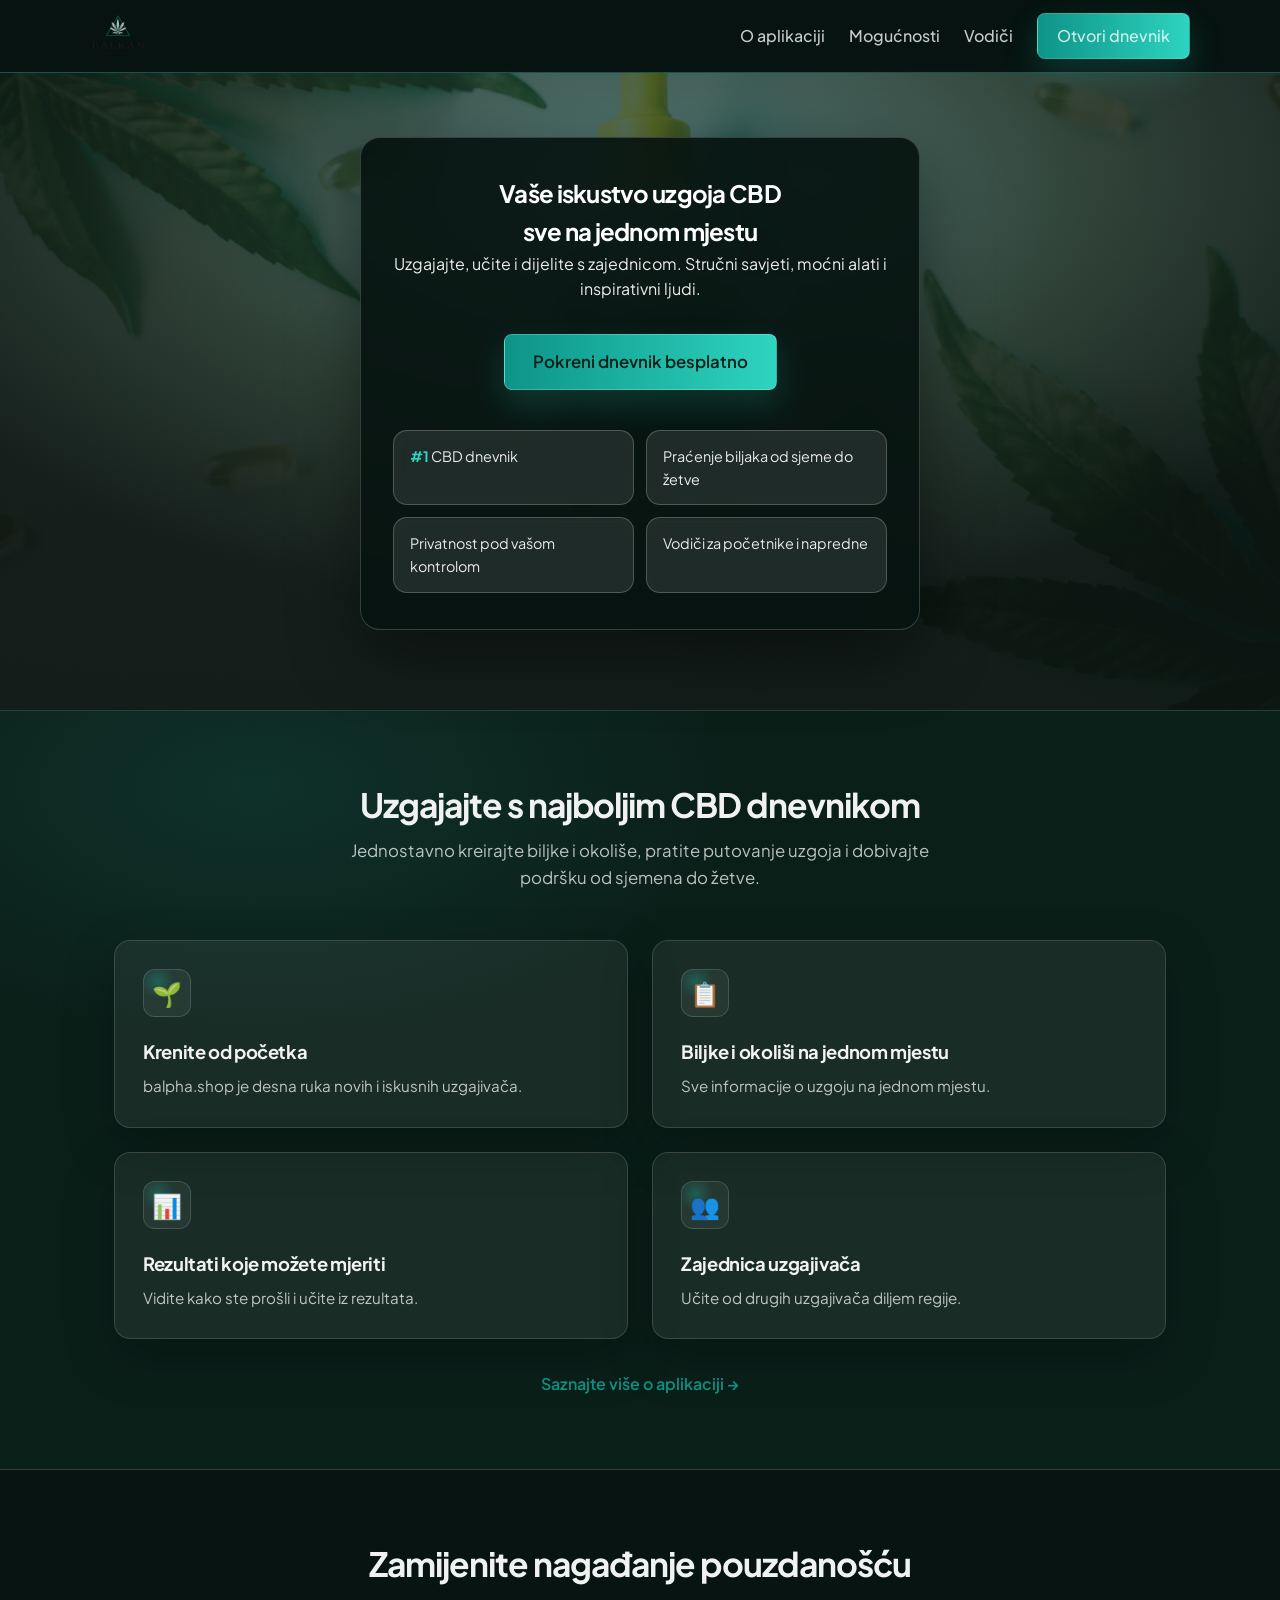
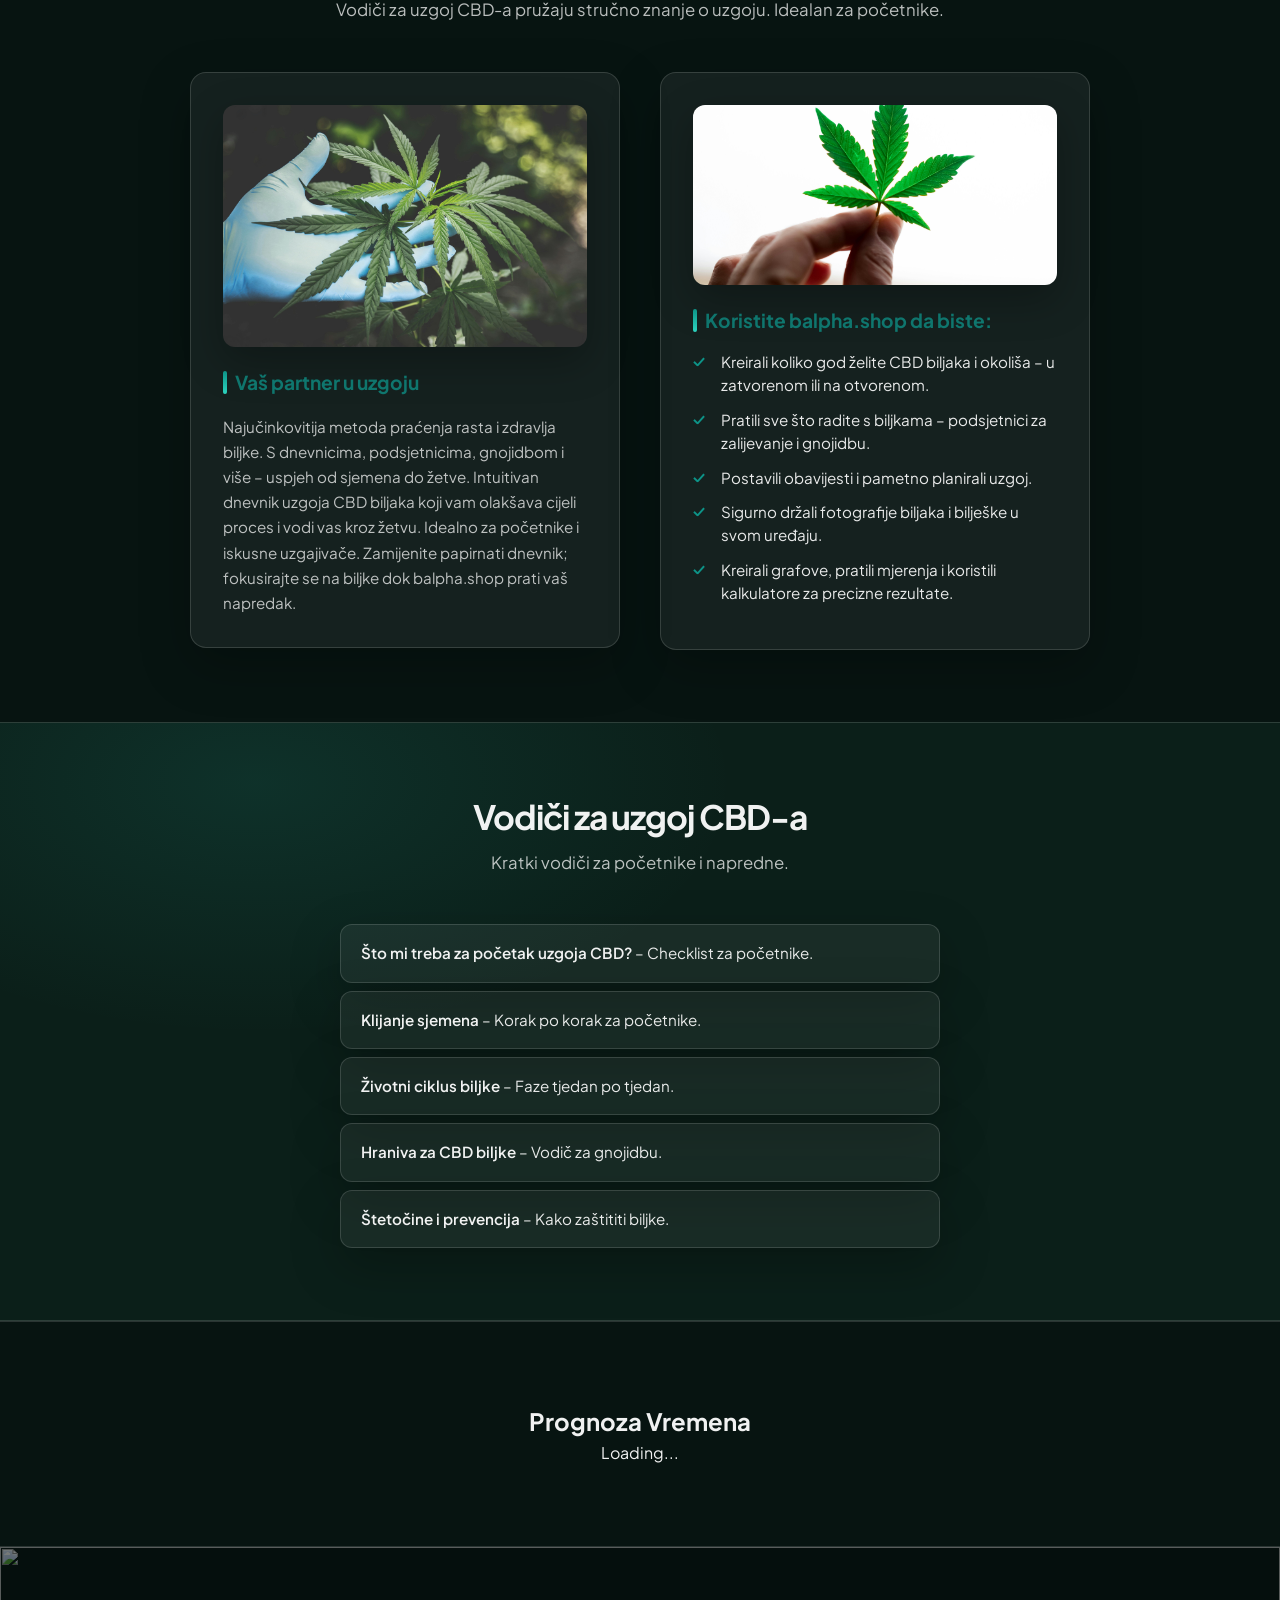
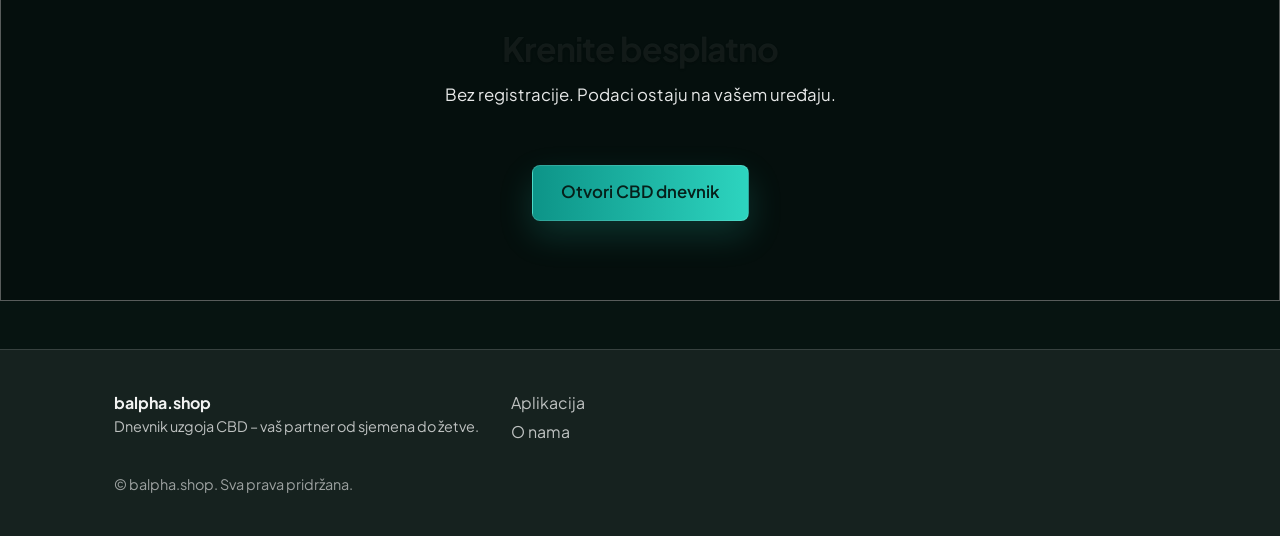
==== index.html @ 45bdfa56 "Add files via upload" ====
<!DOCTYPE html>
<html lang="hr">
<head>
  <meta charset="UTF-8" />
  <meta name="viewport" content="width=device-width, initial-scale=1.0" />
  <title>balpha.shop – Dnevnik uzgoja CBD</title>
  <link rel="icon" type="image/png" href="images/bp.png" />
  <link rel="preconnect" href="https://fonts.googleapis.com" />
  <link rel="preconnect" href="https://fonts.gstatic.com" crossorigin />
  <link href="https://fonts.googleapis.com/css2?family=Plus+Jakarta+Sans:wght@400;500;600;700&family=Outfit:wght@400;500;600;700&family=JetBrains+Mono:wght@400;500&display=swap" rel="stylesheet" />
  <link rel="stylesheet" href="styles/landing.css" />
</head>
<body>

  <header class="header">
    <div class="container header-inner">
      <a href="index.html" class="logo"><img src="images/bp.png" alt="balpha.shop" class="logo-img" /></a>
      <button type="button" class="nav-toggle" aria-label="Izbornik" aria-expanded="false">
        <span class="nav-toggle-bar"></span>
        <span class="nav-toggle-bar"></span>
        <span class="nav-toggle-bar"></span>
      </button>
      <nav class="nav" id="main-nav">
        <a href="#o-aplikaciji" class="nav-link">O aplikaciji</a>
        <a href="#mogucnosti" class="nav-link">Mogućnosti</a>
        <a href="#vodiči" class="nav-link">Vodiči</a>
        <a href="dnevnik/" class="btn btn-primary">Otvori dnevnik</a>
      </nav>
    </div>
    <div class="nav-overlay" id="nav-overlay" aria-hidden="true"></div>
  </header>

  <main>
    <section class="hero">
      <div class="hero-bg" aria-hidden="true">
        <img src="images/1.jpg" alt="" />
      </div>
      <div class="container hero-inner">
        <div class="hero-content hero-card">
          <h1>Vaše iskustvo uzgoja CBD<br />sve na jednom mjestu</h1>
          <p class="hero-sub">Uzgajajte, učite i dijelite s zajednicom. Stručni savjeti, moćni alati i inspirativni ljudi.</p>
          <div class="hero-cta">
            <a href="dnevnik/" class="btn btn-primary btn-lg">Pokreni dnevnik besplatno</a>
          </div>
          <div class="hero-stats">
            <div class="stat"><strong>#1</strong> CBD dnevnik</div>
            <div class="stat">Praćenje biljaka od sjeme do žetve</div>
            <div class="stat">Privatnost pod vašom kontrolom</div>
            <div class="stat">Vodiči za početnike i napredne</div>
          </div>
        </div>
      </div>
    </section>

    <section id="o-aplikaciji" class="section section-alt">
      <div class="container">
        <div class="section-header">
          <h2>Uzgajajte s najboljim CBD dnevnikom</h2>
          <p class="section-lead">
            Jednostavno kreirajte biljke i okoliše, pratite putovanje uzgoja i dobivajte podršku od sjemena do žetve.
          </p>
        </div>
        <div class="features-grid">
          <div class="feature-card">
            <span class="feature-icon">🌱</span>
            <h3>Krenite od početka</h3>
            <p>balpha.shop je desna ruka novih i iskusnih uzgajivača.</p>
          </div>
          <div class="feature-card">
            <span class="feature-icon">📋</span>
            <h3>Biljke i okoliši na jednom mjestu</h3>
            <p>Sve informacije o uzgoju na jednom mjestu.</p>
          </div>
          <div class="feature-card">
            <span class="feature-icon">📊</span>
            <h3>Rezultati koje možete mjeriti</h3>
            <p>Vidite kako ste prošli i učite iz rezultata.</p>
          </div>
          <div class="feature-card">
            <span class="feature-icon">👥</span>
            <h3>Zajednica uzgajivača</h3>
            <p>Učite od drugih uzgajivača diljem regije.</p>
          </div>
        </div>
        <p class="section-cta"><a href="dnevnik/">Saznajte više o aplikaciji →</a></p>
      </div>
    </section>

    <section id="mogucnosti" class="section">
      <div class="container">
        <div class="section-header">
          <h2>Zamijenite nagađanje pouzdanošću</h2>
          <p class="section-lead">
            Vodiči za uzgoj CBD-a pružaju stručno znanje o uzgoju. Idealan za početnike.
          </p>
        </div>
        <div class="use-cases">
          <div class="use-case use-case-image">
            <div class="use-case-img-wrap">
              <img src="images/3.jpg" alt="Praćenje rasta i zdravlja biljke" />
            </div>
            <h3>Vaš partner u uzgoju</h3>
            <p>Najučinkovitija metoda praćenja rasta i zdravlja biljke. S dnevnicima, podsjetnicima, gnojidbom i više – uspjeh od sjemena do žetve. Intuitivan dnevnik uzgoja CBD biljaka koji vam olakšava cijeli proces i vodi vas kroz žetvu. Idealno za početnike i iskusne uzgajivače. Zamijenite papirnati dnevnik; fokusirajte se na biljke dok balpha.shop prati vaš napredak.</p>
          </div>
          <div class="use-case">
            <div class="use-case-img-wrap use-case-img-small">
              <img src="images/4.jpg" alt="Planiranje uzgoja" />
            </div>
            <h3>Koristite balpha.shop da biste:</h3>
            <ul>
              <li>Kreirali koliko god želite CBD biljaka i okoliša – u zatvorenom ili na otvorenom.</li>
              <li>Pratili sve što radite s biljkama – podsjetnici za zalijevanje i gnojidbu.</li>
              <li>Postavili obavijesti i pametno planirali uzgoj.</li>
              <li>Sigurno držali fotografije biljaka i bilješke u svom uređaju.</li>
              <li>Kreirali grafove, pratili mjerenja i koristili kalkulatore za precizne rezultate.</li>
            </ul>
          </div>
        </div>
      </div>
    </section>

    <section id="vodiči" class="section section-alt">
      <div class="container">
        <div class="section-header">
          <h2>Vodiči za uzgoj CBD-a</h2>
          <p class="section-lead">Kratki vodiči za početnike i napredne.</p>
        </div>
        <ul class="guide-list">
          <li><strong>Što mi treba za početak uzgoja CBD?</strong> – Checklist za početnike.</li>
          <li><strong>Klijanje sjemena</strong> – Korak po korak za početnike.</li>
          <li><strong>Životni ciklus biljke</strong> – Faze tjedan po tjedan.</li>
          <li><strong>Hraniva za CBD biljke</strong> – Vodič za gnojidbu.</li>
          <li><strong>Štetočine i prevencija</strong> – Kako zaštititi biljke.</li>
        </ul>
      </div>
    </section>

    <section class="section cta-section">
        <h1>Prognoza Vremena</h1>
        <div id="weather">Loading...</div>
    </section>




    <section class="section cta-section">
      <div class="cta-bg" aria-hidden="true">
        <img src="images/5.jpg" alt="" />
      </div>
      <div class="container cta-inner">
        <div class="section-header">
          <h2>Krenite besplatno</h2>
          <p class="section-lead">Bez registracije. Podaci ostaju na vašem uređaju.</p>
        </div>
        <a href="dnevnik/" class="btn btn-primary btn-lg">Otvori CBD dnevnik</a>
      </div>
    </section>



  </main>

  <footer class="footer">
    <div class="container">
      <div class="footer-grid">
        <div>
          <strong>balpha.shop</strong>
          <p>Dnevnik uzgoja CBD – vaš partner od sjemena do žetve.</p>
        </div>
        <div>
          <a href="dnevnik/">Aplikacija</a>
          <a href="#o-aplikaciji">O nama</a>
        </div>
      </div>
      <p class="footer-copy">© balpha.shop. Sva prava pridržana.</p>
    </div>
  </footer>

  <script>
    (function () {
      var toggle = document.querySelector('.nav-toggle');
      var nav = document.getElementById('main-nav');
      var overlay = document.getElementById('nav-overlay');
      if (!toggle || !nav || !overlay) return;
      function open() {
        toggle.setAttribute('aria-expanded', 'true');
        nav.classList.add('is-open');
        overlay.classList.add('is-open');
        overlay.setAttribute('aria-hidden', 'false');
        document.body.classList.add('nav-open');
      }
      function close() {
        toggle.setAttribute('aria-expanded', 'false');
        nav.classList.remove('is-open');
        overlay.classList.remove('is-open');
        overlay.setAttribute('aria-hidden', 'true');
        document.body.classList.remove('nav-open');
      }
      toggle.addEventListener('click', function () {
        if (nav.classList.contains('is-open')) close(); else open();
      });
      overlay.addEventListener('click', close);
      nav.querySelectorAll('.nav-link').forEach(function (a) {
        a.addEventListener('click', close);
      });
    })();
  </script>
  <script src="index.js"></script>

</body>
</html>
---- styles/landing.css ----
:root {
  --bg: #071411;
  --bg-alt: #0b1f19;
  --surface: rgba(255, 255, 255, 0.06);
  --green: #1a5f4a;
  --green-light: #2d7a5e;
  --accent: #0d9488;
  --accent-hover: #0f766e;
  --accent-bright: #2dd4bf;
  --accent-warm: #f59e0b;
  --text: rgba(255, 255, 255, 0.94);
  --text-muted: rgba(255, 255, 255, 0.72);
  --border: rgba(255, 255, 255, 0.14);
  --shadow: 0 14px 40px rgba(0, 0, 0, 0.28);
  --shadow-md: 0 22px 70px rgba(0, 0, 0, 0.35);
  --overlay: rgba(5, 12, 10, 0.55);
  --font: 'Plus Jakarta Sans', 'Outfit', sans-serif;
  --font-mono: 'JetBrains Mono', monospace;
}

* {
  box-sizing: border-box;
  margin: 0;
  padding: 0;
}

html {
  scroll-behavior: smooth;
  -webkit-font-smoothing: antialiased;
  -moz-osx-font-smoothing: grayscale;
}

body {
  font-family: var(--font);
  background: var(--bg);
  color: var(--text);
  line-height: 1.6;
  min-height: 100vh;
}

.container {
  max-width: 1100px;
  margin: 0 auto;
  padding: 0 1.5rem;
}

#weather h2{
  color: #ffffff;
}

.visnjevac{
  color: #ffffff;
}

.forecast {
  display: flex;
  justify-content: center;
  gap: 20px;
  margin-top: 20px;
}

.day {
  border: 1px solid #ccc;
  padding: 10px;
  width: 200px;
  border-radius: 10px;
  text-align: center;
}

@media (max-width: 768px) {
  .container {
    padding: 0 1rem;
  }
}

/* Header */
.header {
  position: sticky;
  top: 0;
  z-index: 100;
  background: rgba(7, 20, 17, 0.72);
  backdrop-filter: blur(10px);
  border-bottom: 1px solid rgba(45, 212, 191, 0.35);
  box-shadow: none;
}

.header-inner {
  display: flex;
  align-items: center;
  justify-content: space-between;
  padding: 0.5rem 0;
}

.logo {
  display: flex;
  align-items: center;
  font-weight: 700;
  font-size: 1.35rem;
  color: var(--accent);
  text-decoration: none;
  letter-spacing: -0.02em;
}

.logo-img {
  height: 56px;
  width: auto;
  display: block;
}

.nav {
  display: flex;
  align-items: center;
  gap: 1.5rem;
}

.nav a {
  color: rgba(255, 255, 255, 0.78);
  text-decoration: none;
  font-weight: 500;
  transition: color 0.2s;
}

.nav a:hover {
  color: var(--accent-bright);
}

.btn {
  display: inline-block;
  padding: 0.6rem 1.2rem;
  min-height: 44px;
  min-width: 44px;
  box-sizing: border-box;
  border-radius: 8px;
  font-weight: 600;
  text-decoration: none;
  transition: background 0.2s, transform 0.15s;
  -webkit-tap-highlight-color: transparent;
}

.btn-primary {
  background: linear-gradient(90deg, var(--accent) 0%, var(--accent-bright) 100%);
  color: #06201a;
  border: 1px solid rgba(255, 255, 255, 0.14);
  box-shadow: 0 14px 34px rgba(45, 212, 191, 0.18);
}

.btn-primary:hover {
  background: linear-gradient(90deg, var(--accent-hover) 0%, var(--accent) 100%);
  color: #06201a;
  transform: translateY(-1px);
  box-shadow: 0 18px 44px rgba(45, 212, 191, 0.22);
}

.btn-lg {
  padding: 0.85rem 1.75rem;
  font-size: 1.05rem;
}

/* Hero */
.hero {
  padding: 0;
  text-align: left;
  position: relative;
  min-height: 520px;
  display: flex;
  align-items: center;
}

.hero-bg {
  position: absolute;
  inset: 0;
  z-index: 0;
}

.hero-bg img {
  width: 100%;
  height: 100%;
  object-fit: cover;
}

.hero-bg::after {
  content: '';
  position: absolute;
  inset: 0;
  background:
    radial-gradient(800px 420px at 50% 20%, rgba(45, 212, 191, 0.18) 0%, rgba(26, 47, 31, 0.62) 55%, rgba(10, 20, 16, 0.82) 100%),
    linear-gradient(180deg, rgba(10, 20, 16, 0.55) 0%, rgba(10, 20, 16, 0.75) 100%);
}

.hero-inner {
  position: relative;
  z-index: 1;
  padding: 4rem 1.5rem 5rem;
  text-align: center;
}

.hero-content {
  max-width: 560px;
  margin: 0 auto;
}

.hero-card {
  background: rgba(7, 20, 17, 0.92);
  border: 1px solid rgba(255, 255, 255, 0.18);
  border-radius: 20px;
  padding: 2.25rem 2rem;
  backdrop-filter: blur(14px);
  box-shadow: 0 24px 70px rgba(0, 0, 0, 0.45);
}

.hero-content h1 {
  color: #ffffff;
  font-weight: 700;
  letter-spacing: -0.03em;
  text-shadow: none;
  -webkit-font-smoothing: antialiased;
  -moz-osx-font-smoothing: grayscale;
}

.hero-sub {
  color: rgba(255, 255, 255, 0.92);
  margin: 0 0 2rem;
  text-shadow: none;
  -webkit-font-smoothing: antialiased;
  -moz-osx-font-smoothing: grayscale;
}

.hero::after {
  display: none;
}

.hero-cta {
  margin-bottom: 2.5rem;
}

.hero-stats {
  display: grid;
  grid-template-columns: repeat(2, minmax(0, 1fr));
  gap: 0.75rem;
  margin-top: 0.25rem;
}

.stat {
  font-size: 0.9rem;
  color: rgba(255, 255, 255, 0.9);
  padding: 0.85rem 1rem;
  background: rgba(255, 255, 255, 0.1);
  border: 1px solid rgba(255, 255, 255, 0.22);
  border-radius: 14px;
  backdrop-filter: blur(8px);
  transition: background 0.2s, border-color 0.2s, transform 0.2s;
  text-align: left;
}

.stat:hover {
  background: rgba(255, 255, 255, 0.16);
  border-color: rgba(45, 212, 191, 0.6);
  box-shadow: none;
  transform: translateY(-1px);
}

.stat strong {
  color: var(--accent-bright);
  font-size: 1em;
  font-weight: 700;
}

.hero .btn-primary {
  background: linear-gradient(90deg, var(--accent) 0%, var(--accent-bright) 100%);
  border: 1px solid rgba(255, 255, 255, 0.22);
}

.hero .btn-primary:hover {
  background: linear-gradient(90deg, var(--accent-hover) 0%, var(--accent) 100%);
  box-shadow: 0 14px 34px rgba(45, 212, 191, 0.25);
}

@media (max-width: 900px) {
  .hero-inner {
    padding: 3rem 1.5rem 4rem;
  }
}

@media (max-width: 640px) {
  .hero {
    min-height: auto;
  }
  .hero-inner {
    padding: 2.5rem 1rem 3rem;
  }
  .hero-sub {
    margin-bottom: 1.5rem;
  }
}

/* Sections */
.section {
  padding: 4.5rem 0;
  position: relative;
}

.section .container {
  position: relative;
  z-index: 1;
}

.section-alt {
  background: var(--bg-alt);
  border-top: 1px solid var(--border);
  border-bottom: 1px solid var(--border);
}

.section-alt::before {
  content: '';
  position: absolute;
  inset: 0;
  background: radial-gradient(800px 420px at 20% 10%, rgba(45, 212, 191, 0.10) 0%, transparent 60%);
  pointer-events: none;
}

.section-header {
  text-align: center;
  margin-bottom: 3rem;
  max-width: 640px;
  margin-left: auto;
  margin-right: auto;
}

.section h2 {
  font-size: clamp(1.65rem, 4vw, 2.1rem);
  font-weight: 700;
  margin-bottom: 0.75rem;
  letter-spacing: -0.03em;
  line-height: 1.25;
  color: var(--text);
}

.section-lead {
  color: var(--text-muted);
  margin-bottom: 0;
  font-size: 1.05rem;
  line-height: 1.65;
}

.section-cta {
  margin-top: 2rem;
  text-align: center;
}

.section-cta a {
  color: var(--accent);
  text-decoration: none;
  font-weight: 600;
  display: inline-flex;
  align-items: center;
  gap: 0.35rem;
}

.section-cta a:hover {
  color: var(--accent-hover);
  text-decoration: underline;
}

/* Features grid */
.features-grid {
  display: grid;
  grid-template-columns: repeat(auto-fit, minmax(260px, 1fr));
  gap: 1.5rem;
  margin-bottom: 1rem;
}

/* O aplikaciji: uvijek 2 u redu (desktop/tablet) */
#o-aplikaciji .features-grid {
  grid-template-columns: repeat(2, minmax(0, 1fr));
}

@media (max-width: 720px) {
  #o-aplikaciji .features-grid {
    grid-template-columns: 1fr;
  }
}

.feature-card {
  background: var(--surface);
  border: 1px solid rgba(255, 255, 255, 0.14);
  border-radius: 16px;
  padding: 1.75rem;
  transition: border-color 0.2s, box-shadow 0.25s, transform 0.2s;
  box-shadow: 0 18px 50px rgba(0, 0, 0, 0.25);
  position: relative;
  overflow: hidden;
}

.feature-card::before {
  content: '';
  position: absolute;
  top: 0;
  left: 0;
  right: 0;
  height: 3px;
  background: linear-gradient(90deg, var(--accent), var(--accent-bright));
  opacity: 0;
  transition: opacity 0.2s;
}

.feature-card:hover {
  border-color: rgba(45, 212, 191, 0.6);
  box-shadow: 0 22px 70px rgba(0, 0, 0, 0.33);
  transform: translateY(-2px);
}

.feature-card:hover::before {
  opacity: 1;
}

.feature-icon {
  width: 48px;
  height: 48px;
  display: flex;
  align-items: center;
  justify-content: center;
  font-size: 1.5rem;
  background: radial-gradient(24px 24px at 30% 25%, rgba(45, 212, 191, 0.30) 0%, rgba(255, 255, 255, 0.06) 70%);
  border-radius: 12px;
  margin-bottom: 1.25rem;
  border: 1px solid rgba(255, 255, 255, 0.14);
}

.feature-card h3 {
  font-size: 1.15rem;
  font-weight: 700;
  margin-bottom: 0.5rem;
  letter-spacing: -0.02em;
  color: var(--text);
}

.feature-card p {
  font-size: 0.95rem;
  color: var(--text-muted);
  line-height: 1.6;
}

/* Use cases */
.use-cases {
  display: grid;
  grid-template-columns: 1fr 1fr;
  gap: 2.5rem;
  align-items: start;
  max-width: 900px;
  margin: 0 auto;
}

@media (max-width: 720px) {
  .use-cases {
    grid-template-columns: 1fr;
    gap: 2rem;
  }
}

.use-case {
  background: var(--surface);
  border-radius: 16px;
  padding: 2rem;
  border: 1px solid rgba(255, 255, 255, 0.14);
  box-shadow: 0 18px 50px rgba(0, 0, 0, 0.25);
}

.use-case-img-wrap {
  border-radius: 12px;
  overflow: hidden;
  margin-bottom: 1.25rem;
  box-shadow: var(--shadow);
}

.use-case-img-wrap img {
  width: 100%;
  height: auto;
  display: block;
  vertical-align: top;
}

.use-case-img-small {
  max-height: 180px;
}

.use-case-img-small img {
  width: 100%;
  height: 180px;
  object-fit: cover;
}

.use-case:first-child {
  padding: 2rem;
}

.use-case h3 {
  font-size: 1.2rem;
  margin-bottom: 1rem;
  color: var(--accent-hover);
  font-weight: 700;
  display: flex;
  align-items: center;
  gap: 0.5rem;
}

.use-case h3::before {
  content: '';
  width: 4px;
  height: 1.2em;
  background: linear-gradient(180deg, var(--accent), var(--accent-bright));
  border-radius: 2px;
}

.use-case ul {
  list-style: none;
  padding: 0;
  margin: 0;
}

.use-case li {
  position: relative;
  padding-left: 1.75rem;
  margin-bottom: 0.75rem;
  color: rgba(255, 255, 255, 0.9);
  font-size: 0.95rem;
  line-height: 1.5;
}

.use-case li::before {
  content: '✓';
  position: absolute;
  left: 0;
  color: var(--accent);
  font-weight: 700;
  font-size: 0.9rem;
}

.use-case p {
  color: var(--text-muted);
  font-size: 0.95rem;
  line-height: 1.65;
}

/* Guide list */
.guide-list {
  list-style: none;
  max-width: 600px;
  margin: 0 auto;
  display: flex;
  flex-direction: column;
  gap: 0.5rem;
}

.guide-list li {
  padding: 1rem 1.25rem;
  border-radius: 12px;
  background: var(--surface);
  border: 1px solid rgba(255, 255, 255, 0.14);
  color: rgba(255, 255, 255, 0.9);
  font-size: 0.95rem;
  transition: border-color 0.2s, box-shadow 0.2s, background 0.2s;
  box-shadow: 0 18px 50px rgba(0, 0, 0, 0.25);
}

.guide-list li:hover {
  border-color: var(--accent);
  background: var(--surface);
  box-shadow: var(--shadow-md);
}

.guide-list li strong {
  color: var(--text);
  font-weight: 600;
}

.guide-list li:last-child {
  border-bottom: 1px solid var(--border);
}

/* CTA section */
.cta-section {
  text-align: center;
  padding: 5rem 0;
  position: relative;
  border-top: 1px solid var(--border);
}

.cta-bg {
  position: absolute;
  inset: 0;
  z-index: 0;
}

.cta-bg img {
  width: 100%;
  height: 100%;
  object-fit: cover;
}

.cta-bg::after {
  content: '';
  position: absolute;
  inset: 0;
  background: var(--overlay);
}

.cta-inner {
  position: relative;
  z-index: 1;
  max-width: 520px;
  margin-left: auto;
  margin-right: auto;
}

.cta-section .section-header .section-lead,
.cta-section .section-lead {
  color: rgba(255, 255, 255, 0.9);
  margin-bottom: 1.5rem;
}

.cta-section h2 {
  color: var(--surface);
  text-shadow: 0 1px 2px rgba(0, 0, 0, 0.2);
}

.cta-section .btn {
  margin-top: 0.5rem;
}

/* Footer */
.footer {
  background: var(--surface);
  border-top: 1px solid var(--border);
  padding: 2.5rem 0;
  margin-top: 3rem;
  box-shadow: none;
}

.footer-grid {
  display: flex;
  flex-wrap: wrap;
  gap: 2rem;
  margin-bottom: 1.5rem;
}

.footer a {
  color: var(--text-muted);
  text-decoration: none;
  display: block;
  margin-bottom: 0.25rem;
}

.footer a:hover {
  color: var(--accent);
}

.footer p {
  color: var(--text-muted);
  font-size: 0.9rem;
}

.footer-copy {
  font-size: 0.85rem;
  opacity: 0.8;
}

/* Mobile nav toggle */
.nav-toggle {
  display: none;
  flex-direction: column;
  justify-content: center;
  gap: 5px;
  width: 44px;
  height: 44px;
  padding: 10px;
  background: none;
  border: none;
  color: var(--text);
  cursor: pointer;
  -webkit-tap-highlight-color: transparent;
  z-index: 102;
  position: relative;
}

.nav-toggle-bar {
  display: block;
  width: 22px;
  height: 2px;
  background: currentColor;
  border-radius: 1px;
  transition: transform 0.2s, opacity 0.2s;
}

.nav-toggle[aria-expanded="true"] .nav-toggle-bar:nth-child(1) {
  transform: translateY(7px) rotate(45deg);
}
.nav-toggle[aria-expanded="true"] .nav-toggle-bar:nth-child(2) {
  opacity: 0;
}
.nav-toggle[aria-expanded="true"] .nav-toggle-bar:nth-child(3) {
  transform: translateY(-7px) rotate(-45deg);
}

.nav-overlay {
  display: none;
  position: fixed;
  inset: 0;
  background: rgba(0, 0, 0, 0.4);
  z-index: 98;
  opacity: 0;
  transition: opacity 0.2s;
}

.nav-overlay.is-open {
  opacity: 1;
}

@media (max-width: 768px) {
  .nav-toggle {
    display: flex;
  }

  .nav {
    position: fixed;
    top: 0;
    right: 0;
    width: min(280px, 85vw);
    height: 100%;
    height: 100dvh;
    flex-direction: column;
    align-items: stretch;
    justify-content: flex-start;
    gap: 0;
    padding: 4.5rem 1.25rem 1.5rem;
    background: var(--bg-alt);
    border-left: 1px solid var(--border);
    z-index: 101;
    transform: translateX(100%);
    transition: transform 0.25s ease;
    box-shadow: -4px 0 24px rgba(0, 0, 0, 0.12);
  }

  .nav.is-open {
    transform: translateX(0);
  }

  .nav .nav-link {
    display: block;
    padding: 0.85rem 0;
    font-size: 1.05rem;
    border-bottom: 1px solid var(--border);
    min-height: 44px;
    display: flex;
    align-items: center;
  }

  .nav .btn-primary {
    margin-top: 0.5rem;
    text-align: center;
    justify-content: center;
  }

  .nav-overlay.is-open {
    display: block;
  }

  body.nav-open {
    overflow: hidden;
  }
}

@media (max-width: 640px) {
  .header-inner {
    padding: 0.75rem 0;
  }

  .logo-img {
    height: 44px;
  }

  .hero-inner {
    padding-top: max(2.5rem, env(safe-area-inset-top));
  }

  .hero-content h1 {
    font-size: 1.65rem;
  }

  .hero-sub {
    font-size: 1rem;
  }

  .hero-cta .btn-lg {
    display: block;
    width: 100%;
    text-align: center;
    padding: 1rem 1.25rem;
  }

  .hero-stats {
    grid-template-columns: 1fr;
  }

  .stat {
    font-size: 0.8rem;
    padding: 0.75rem 0.85rem;
    text-align: center;
  }

  .hero-card {
    padding: 1.5rem 1.25rem;
  }

  .section {
    padding: 2.5rem 0;
    padding-left: env(safe-area-inset-left);
    padding-right: env(safe-area-inset-right);
  }

  .section-header {
    margin-bottom: 2rem;
  }

  .section h2 {
    font-size: 1.5rem;
  }

  .section-lead {
    font-size: 0.95rem;
  }

  .features-grid {
    grid-template-columns: 1fr;
    gap: 1rem;
  }

  .feature-card {
    padding: 1.25rem;
  }

  .use-case {
    padding: 1.5rem;
  }

  .cta-section {
    padding: 3rem 0;
  }

  .footer {
    padding: 1.5rem 0;
    padding-bottom: max(1.5rem, env(safe-area-inset-bottom));
  }

  .footer-grid {
    flex-direction: column;
    gap: 1rem;
  }




  @media (max-width: 768px) {
  .forecast {
    flex-direction: column;
    align-items: center;
    }
  }
}
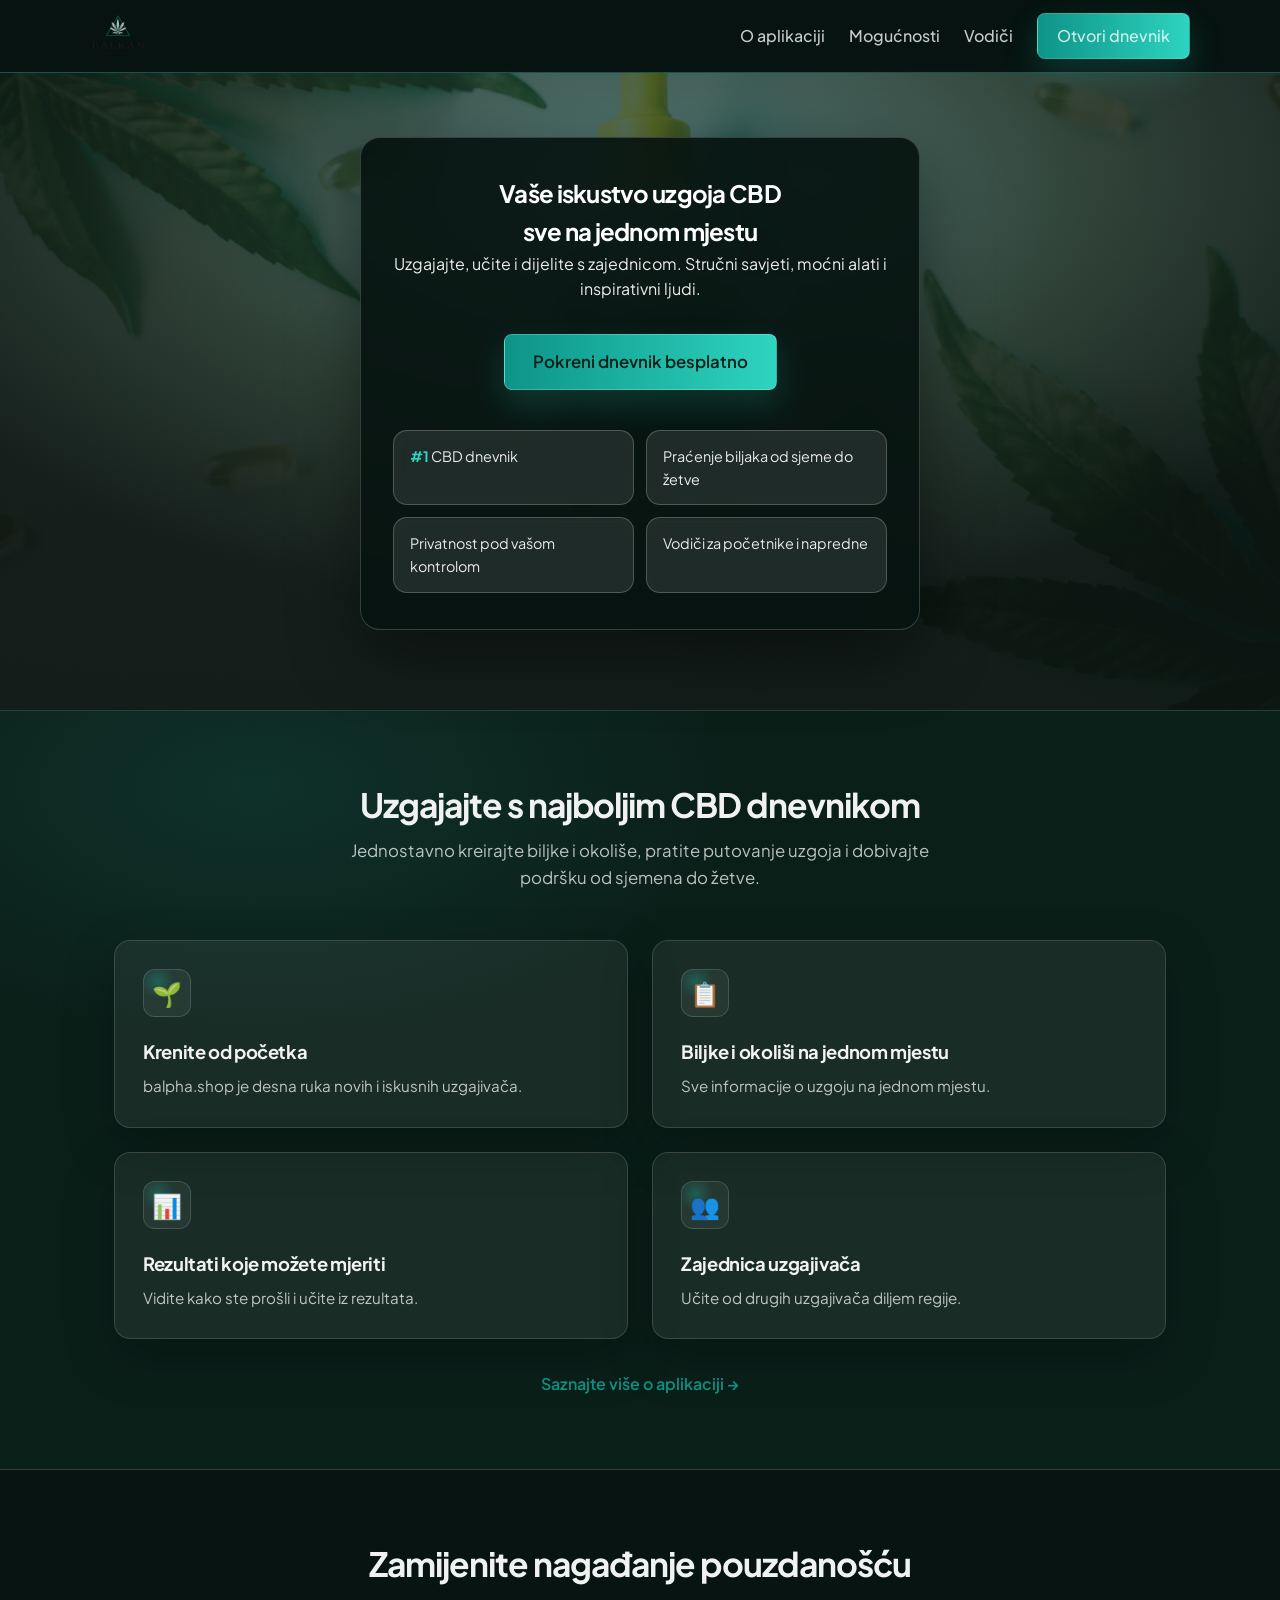
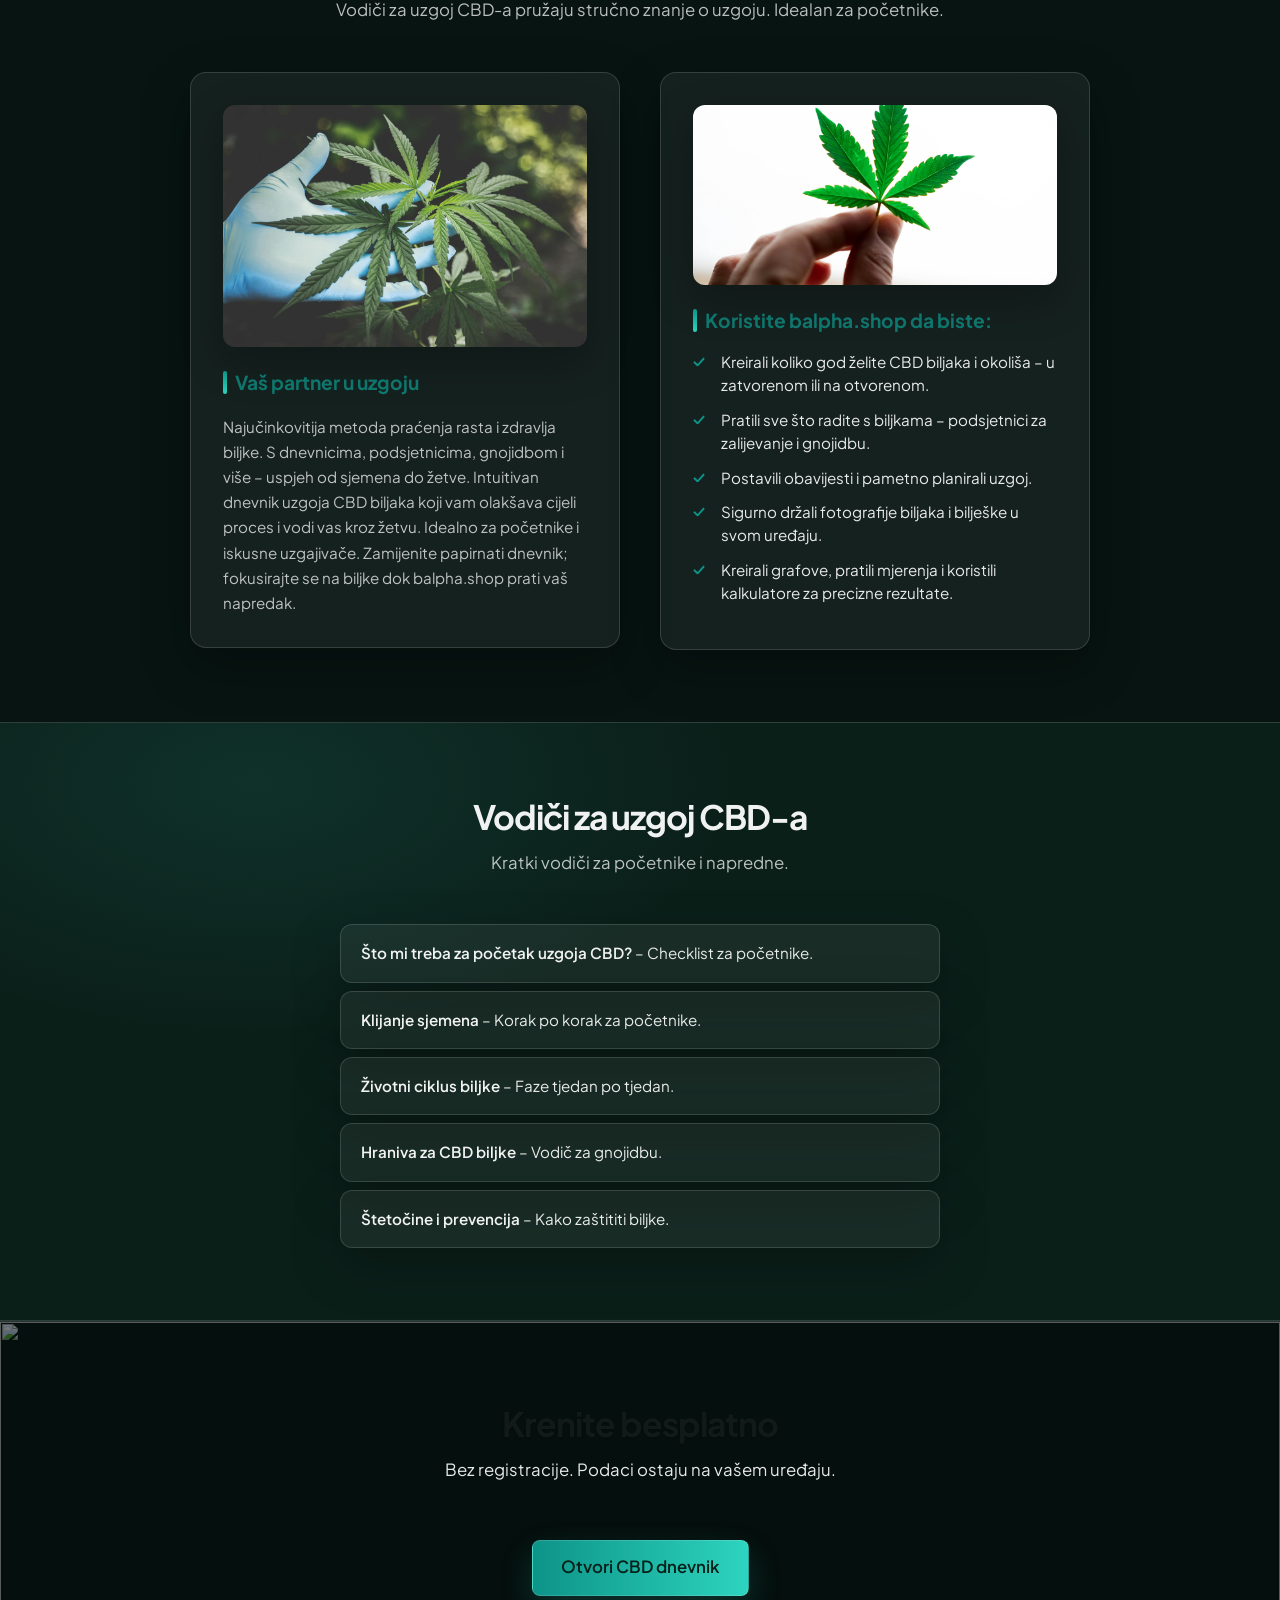
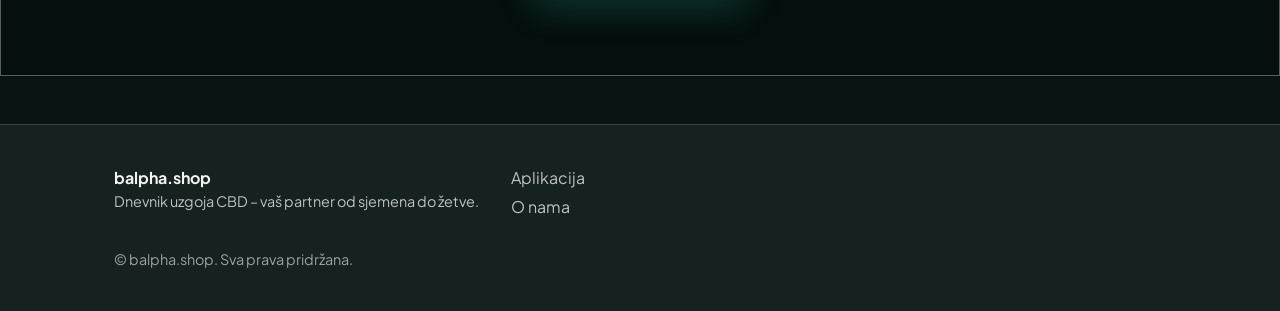
==== commit a5164829: "Update index.html Removed WeatherAPI from index." ====
--- a/index.html
+++ b/index.html
@@ -134,14 +134,6 @@
         </ul>
       </div>
     </section>
-
-    <section class="section cta-section">
-        <h1>Prognoza Vremena</h1>
-        <div id="weather">Loading...</div>
-    </section>
-
-
-
 
     <section class="section cta-section">
       <div class="cta-bg" aria-hidden="true">
@@ -205,7 +197,5 @@
       });
     })();
   </script>
-  <script src="index.js"></script>
-
 </body>
 </html>
